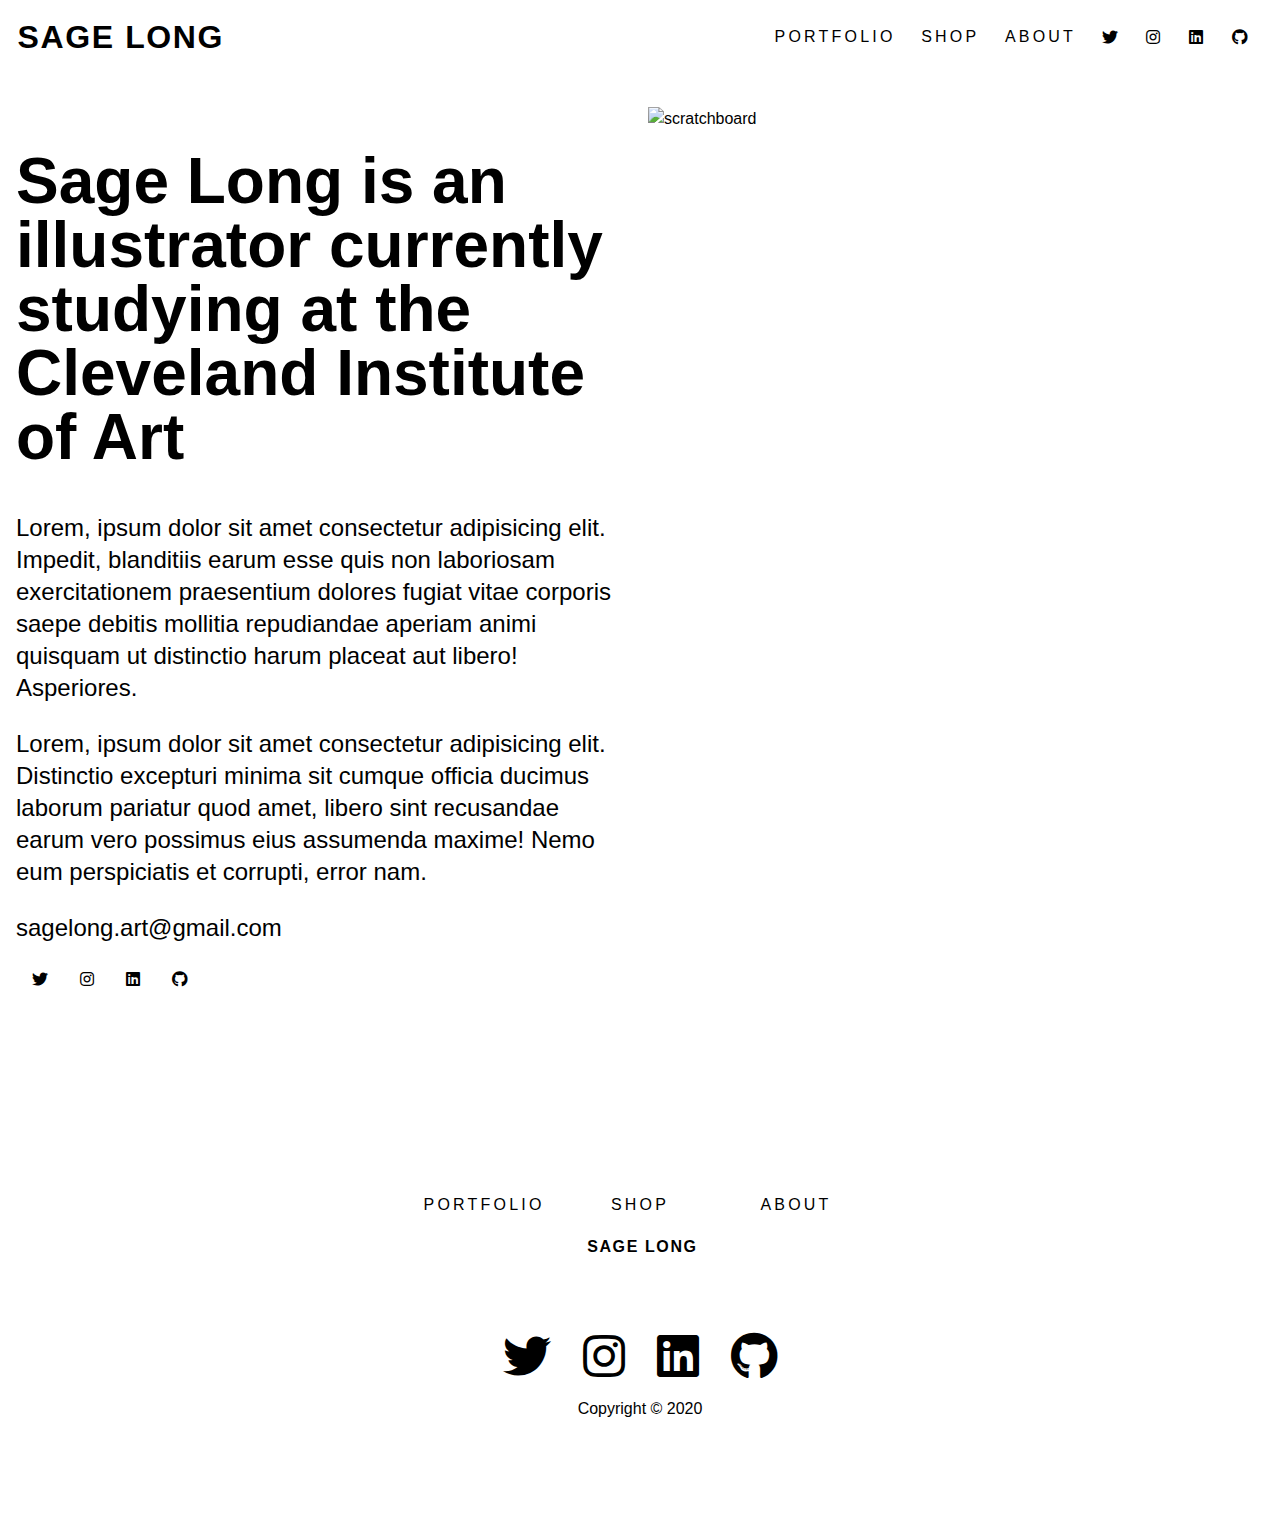
==== about.html @ 1aa1e042 "added template and about pages" ====
<!DOCTYPE html>
<html lang="en">
<head>
    <meta charset="UTF-8">
    <meta name="viewport" content="width=device-width, initial-scale=1.0">
    <link rel="stylesheet" href="css/styles.css">
    <link rel="stylesheet" href="css/glightbox.min.css">
    <link rel="stylesheet" href="css/all.min.css">
    <title>About Page</title>
</head>
<body >
   

        <nav class="nav-bar">
            <h1 class="logo">
                <a href="index.html">Sage Long</a>
            </h1>
            <ul class="nav-menu">
                <li class="nav-item"><a href="portfolio.html">Portfolio</a></li>
                <li class="nav-item"><a href="shop.html">Shop</a></li>
                <li class="nav-item"><a href="about.html">About</a></li>
                <li class="nav-item social-nav-item">
                    <a href="https://twitter.com/pants" aria-label="Link to Twitter"><i class="fab fa-twitter" aria-hidden="true"></i></a>
                </li>
                <li class="nav-item social-nav-item">
                    <a href="https://instagram.com/pantspants" aria-label="Link to Instagram"><i class="fab fa-instagram" aria-hidden="true"></i></a>
                </li>
                <li class="nav-item social-nav-item">
                    <a href="https://linkedin.com/sagelong" aria-label="Link to Linkedin"><i class="fab fa-linkedin" aria-hidden="true"></i></a>
                </li>
                <li class="nav-item social-nav-item">
                    <a href="https://github.com/sagelong" aria-label="Link to Github"><i class="fab fa-github" aria-hidden="true"></i></a>
                </li>
            </ul>
        </nav>
       <main class="about-page">
           <section class="about-text">
               <h1>Sage Long is an illustrator currently studying at the Cleveland Institute of Art</h1>
               <p>Lorem, ipsum dolor sit amet consectetur adipisicing elit. Impedit, blanditiis earum esse quis non laboriosam exercitationem praesentium dolores fugiat vitae corporis saepe debitis mollitia repudiandae aperiam animi quisquam ut distinctio harum placeat aut libero! Asperiores.</p>
               <p>Lorem, ipsum dolor sit amet consectetur adipisicing elit. Distinctio excepturi minima sit cumque officia ducimus laborum pariatur quod amet, libero sint recusandae earum vero possimus eius assumenda maxime! Nemo eum perspiciatis et corrupti, error nam.

               </p>
               <p>sagelong.art@gmail.com</p>
           
           <section class="about-social">
            <a href="https://twitter.com/pants" aria-label="Link to Twitter"><i class="fab fa-twitter " aria-hidden="true"></i></a>
            <a href="https://instagram.com/pantspants" aria-label="Link to Instagram"><i class="fab fa-instagram " aria-hidden="true"></i></a>
            <a href="https://linkedin.com/sagelong" aria-label="Link to Linkedin"><i class="fab fa-linkedin " aria-hidden="true"></i></a>
            <a href="https://github.com/sagelong" aria-label="Link to Github"><i class="fab fa-github " aria-hidden="true"></i></a>
        
           </section></section>
          <section class="about-image">
              <img src="img/quality4.jpg" alt="scratchboard">
          </section>
       </main>
    
    <footer>
        <nav class="nav-bar footer-nav">
        <ul class="nav-menu">
            <li class="nav-item"><a href="portfolio.html">Portfolio</a></li>
            <li class="nav-item"><a href="shop.html">Shop</a></li>
            <li class="nav-item"><a href="about.html">About</a></li>
            <li class="nav-item logo footer-logo"><a href="index.html">Sage Long</a></li>
        </ul>
        </nav>
        <section class="footer-social">
           
                <a href="https://twitter.com/pants" aria-label="Link to Twitter"><i class="fab fa-twitter fa-3x" aria-hidden="true"></i></a>
                <a href="https://instagram.com/pantspants" aria-label="Link to Instagram"><i class="fab fa-instagram fa-3x" aria-hidden="true"></i></a>
                <a href="https://linkedin.com/sagelong" aria-label="Link to Linkedin"><i class="fab fa-linkedin fa-3x" aria-hidden="true"></i></a>
                <a href="https://github.com/sagelong" aria-label="Link to Github"><i class="fab fa-github fa-3x" aria-hidden="true"></i></a>
            
        </section>
        <p class="footer-copyright">Copyright &copy; 2020</p>
    </footer>
</body>
</html>
---- css/styles.css ----
/*basic styles */
html {
  font-size: 100%;
  line-height: 1.5rem;
  box-sizing: border-box;
  font-family: Arial, Helvetica, sans-serif;
  height: 100%;
}

body {
  margin: 0 auto;
  padding: 0;
  min-height: 100%;
}

*,
*::before,
*::after {
  box-sizing: inherit;
}

img,
video {
  width: 100%;
  height: auto;
  display: block;
}

/* begin header navbar styles */
.nav-bar {
  display: flex;
  flex-wrap: wrap;
  justify-content: center;
  align-items: center;
  line-height: 1rem;
  overflow: hidden;
  background-color: white;
}

.logo,
.nav-item {
  white-space: nowrap;
  text-transform: uppercase;
}

.nav-menu {
  list-style: none;
  display: flex;
  flex-wrap: wrap;
  justify-content: space-evenly;
  align-items: center;
  padding: 0;
  margin: 0;
}

.nav-item {
  flex: 1 0 33.3%;
  text-align: center;
}

.social-nav-item {
  flex: 1 1 10%;
}

.logo a,
.nav-menu a {
  display: block;
  text-decoration: none;
  letter-spacing: 0.2rem;
  padding: 0.8rem;
  color: black;
}

.logo a {
  font-weight: 700;
  letter-spacing: 0.1rem;
  transition: all ease 0.1s;
}

.nav-menu a:hover {
  border-bottom: 1px solid black;
}

/* hero header navbar changes */

.hero-nav {
  background: none;
  grid-column: 1 / -1;
  grid-row: 1 / -1;
  background: none;
  align-content: top;
  z-index: 10;
}

.hero-nav .logo a,
.hero-nav .nav-menu a {
  color: white;
}

.hero-nav .nav-menu a:hover {
  border-bottom: 1px solid white;
}

.hero-nav .nav-menu a {
  border-bottom: 1px solid rgba(0, 0, 0, 0);
}

/* home page hero */

.hero-box {
  display: grid;
  grid-template-columns: 1fr;
  grid-template-rows: 1fr;
  grid-gap: 0;
  align-content: center;
  justify-content: center;
  align-items: start;
  height: 100%;
}

.hero-image-box {
  height: 100vh;
  max-width: 100%;
  display: grid;
  grid-column: 1 / -1;
  grid-row: 1 / -1;
}

.hero-image-box::after {
  content: "";
  background-color: rgba(0, 0, 0, 0.5);
  height: 100%;
  width: 100%;
  position: absolute;
  top: 0;
  left: 0;
}

.hero-img,
.hero-video {
  width: 100%;
  height: 100%;
  object-fit: cover;
}

.hero-video {
  background-image: url("../img/Nothing\ Makes\ Sense\ CLOSE\ UP\ WEBSITE.jpg");
  background-repeat: no-repeat;
  background-size: cover;
  background-position: center;
}

.hero-text-box {
  grid-row: 1 / -1;
  grid-column: 1 / -1;
  align-self: center;
  padding: 1rem;
  z-index: 10;
  text-align: center;
}

.hero-heading {
  font-size: 1.5rem;
  letter-spacing: 0.5rem;
  font-weight: bold;
  text-transform: uppercase;
  color: white;
}

.hero-text {
  font-size: 1rem;
  margin-top: 0.5rem;
  color: white;
}

.hero-button {
  display: inline-block;
  padding: 0.75rem 2rem;
  background: none;
  color: white;
  font-size: 1.2rem;
  font-weight: bold;
  border: 1px solid white;
  border-radius: 5px;
  margin-top: 2rem;
}

.hero-button:hover {
  transform: scale(0.95);
}

.hero-button:active {
  background: rgba(0, 0, 0, 0.377);
}

/* about page css*/
.about-page {
  padding: 2rem 1rem 10rem 1rem;
  display: grid;
  grid-template-rows: 1fr;
  height: 100%;
}

.about-text {
  margin: 0 auto;
}

.about-text h1 {
  font-size: 2rem;
  line-height: 2rem;
}

.about-image img {
  height: 100%;
  object-fit: cover;
}

.about-social {
  display: flex;
  justify-content: start;
}

.about-social a {
  color: black;
  padding: 0 1rem 1rem 1rem;
}

/* footer nav extra styles */

.footer-logo {
  white-space: nowrap;
}

.footer-social {
  display: flex;
  justify-content: center;
  padding-top: 3rem;
}

.footer-social a {
  color: black;
  padding: 0 1rem;
}

.footer-copyright {
  text-align: center;
  padding-bottom: 6rem;
}
/* add media queries for large screens */

@media (min-width: 600px) {
  .nav-bar {
    line-height: 1.5rem;
  }
  .nav-menu {
    padding: 0 1rem;
  }
  .nav-item {
    flex: 1 1;
  }
  .hero-nav {
    padding-bottom: 1rem;
  }
  .hero-heading {
    font-size: 4rem;
    line-height: 4rem;
  }
  .hero-text-box {
    padding: 2rem;
  }
  .hero-text {
    font-size: 2rem;
    line-height: 2rem;
  }

  .about-page {
    grid-template-columns: 1fr 1fr;
    grid-gap: 1rem;
  }

  .about-text h1 {
    font-size: 2.5rem;
    line-height: 2.5rem;
  }

  .about-text p {
    font-size: 1.1rem;
    line-height: 1.5rem;
  }

  .footer-nav {
    padding-top: 2rem;
  }
  .footer-logo {
    flex-basis: 100%;
  }
}

@media (min-width: 920px) {
  body {
    max-width: 1400px;
  }
  .hero-body {
    max-width: unset;
  }
  .nav-bar {
    justify-content: space-between;
    padding: 1rem 0;
    line-height: 1rem;
  }
  .nav-menu {
    width: auto;
    justify-self: end;
  }

  .logo {
    margin: 0 0 0 0.3rem;
    justify-self: start;
  }

  .hero-nav {
    width: 100%;
  }

  .about-text h1 {
    font-size: 4rem;
    line-height: 4rem;
  }

  .about-text p {
    font-size: 1.5rem;
    line-height: 2rem;
  }

  .footer-nav {
    justify-content: space-evenly;
  }
}
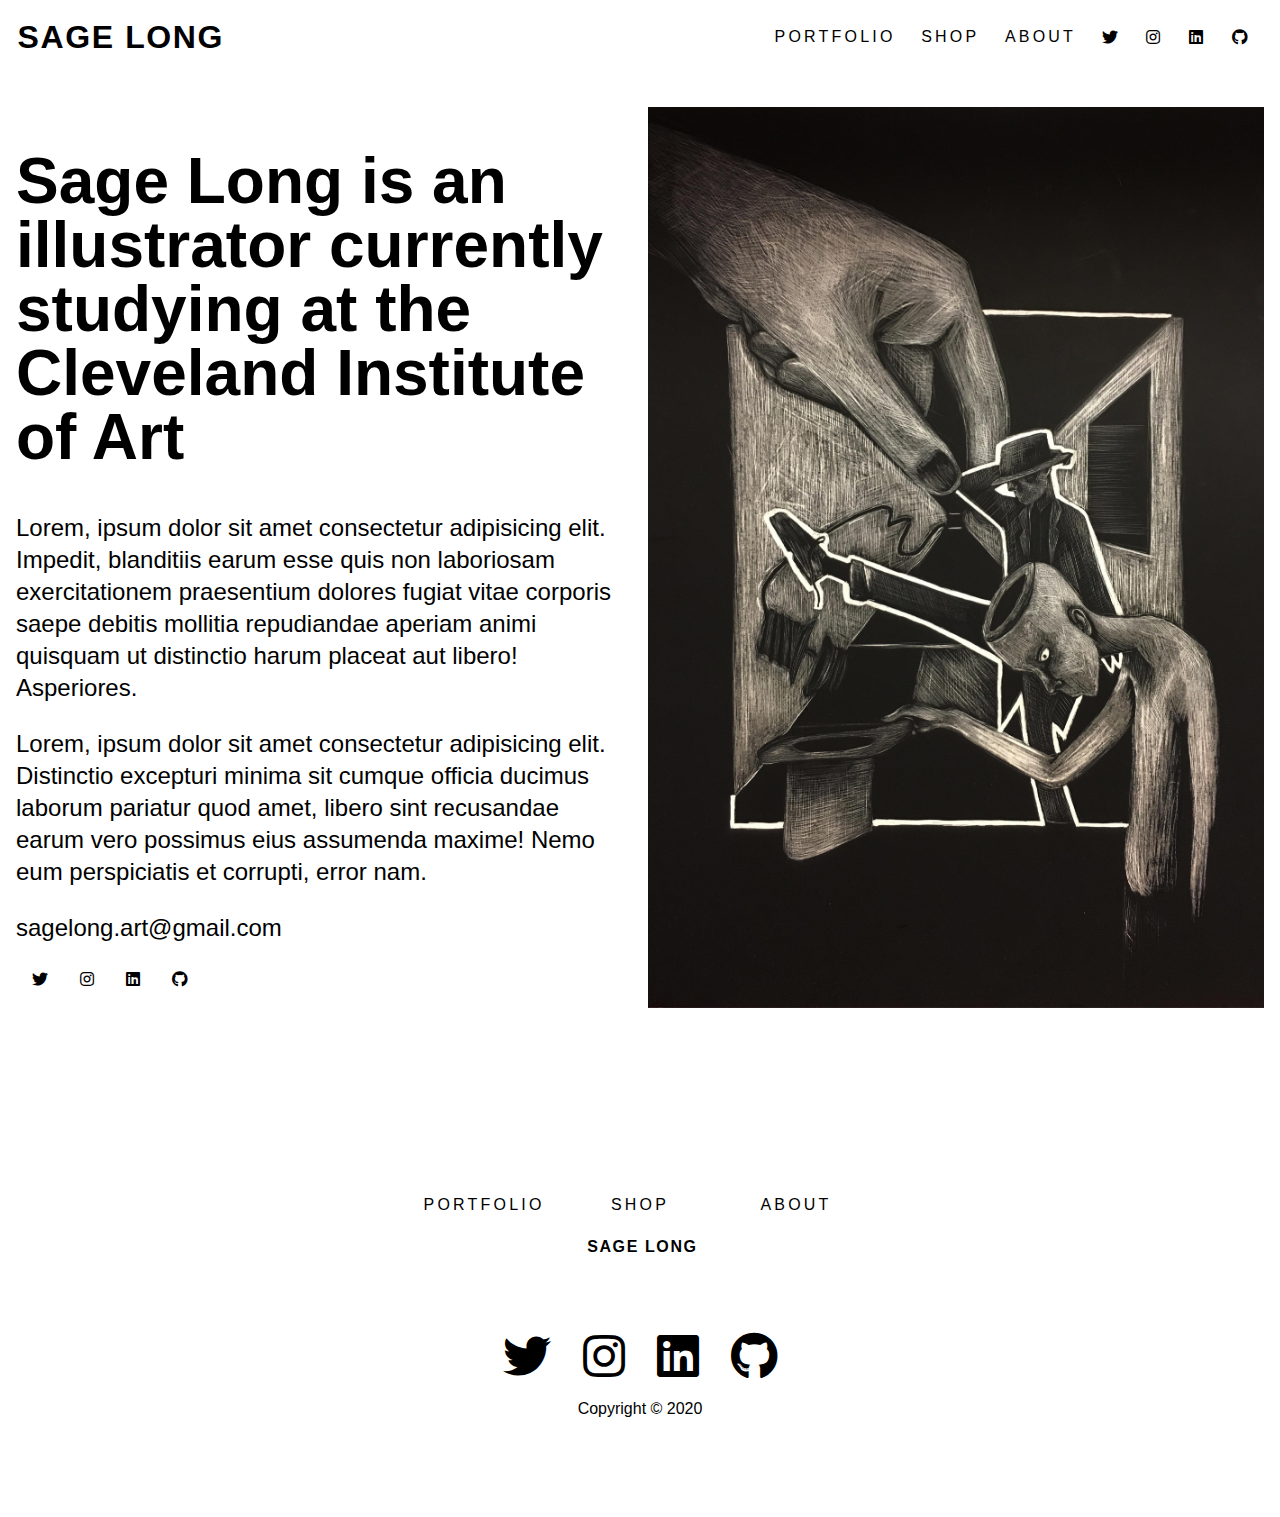
==== commit 7ca5fad2: "portfolio and shop pages and optimized images" ====
--- a/about.html
+++ b/about.html
@@ -26,7 +26,7 @@
                     <a href="https://instagram.com/pantspants" aria-label="Link to Instagram"><i class="fab fa-instagram" aria-hidden="true"></i></a>
                 </li>
                 <li class="nav-item social-nav-item">
-                    <a href="https://linkedin.com/sagelong" aria-label="Link to Linkedin"><i class="fab fa-linkedin" aria-hidden="true"></i></a>
+                    <a href="https://www.linkedin.com/in/sage-long-bab7aa1bb/" aria-label="Link to Linkedin"><i class="fab fa-linkedin" aria-hidden="true"></i></a>
                 </li>
                 <li class="nav-item social-nav-item">
                     <a href="https://github.com/sagelong" aria-label="Link to Github"><i class="fab fa-github" aria-hidden="true"></i></a>
@@ -45,12 +45,12 @@
            <section class="about-social">
             <a href="https://twitter.com/pants" aria-label="Link to Twitter"><i class="fab fa-twitter " aria-hidden="true"></i></a>
             <a href="https://instagram.com/pantspants" aria-label="Link to Instagram"><i class="fab fa-instagram " aria-hidden="true"></i></a>
-            <a href="https://linkedin.com/sagelong" aria-label="Link to Linkedin"><i class="fab fa-linkedin " aria-hidden="true"></i></a>
+            <a href="https://www.linkedin.com/in/sage-long-bab7aa1bb/" aria-label="Link to Linkedin"><i class="fab fa-linkedin " aria-hidden="true"></i></a>
             <a href="https://github.com/sagelong" aria-label="Link to Github"><i class="fab fa-github " aria-hidden="true"></i></a>
         
            </section></section>
           <section class="about-image">
-              <img src="img/quality4.jpg" alt="scratchboard">
+              <img src="img/sage-long-scratchboard-black-white.jpg" alt="scratchboard">
           </section>
        </main>
     
@@ -67,7 +67,7 @@
            
                 <a href="https://twitter.com/pants" aria-label="Link to Twitter"><i class="fab fa-twitter fa-3x" aria-hidden="true"></i></a>
                 <a href="https://instagram.com/pantspants" aria-label="Link to Instagram"><i class="fab fa-instagram fa-3x" aria-hidden="true"></i></a>
-                <a href="https://linkedin.com/sagelong" aria-label="Link to Linkedin"><i class="fab fa-linkedin fa-3x" aria-hidden="true"></i></a>
+                <a href="https://www.linkedin.com/in/sage-long-bab7aa1bb/" aria-label="Link to Linkedin"><i class="fab fa-linkedin fa-3x" aria-hidden="true"></i></a>
                 <a href="https://github.com/sagelong" aria-label="Link to Github"><i class="fab fa-github fa-3x" aria-hidden="true"></i></a>
             
         </section>
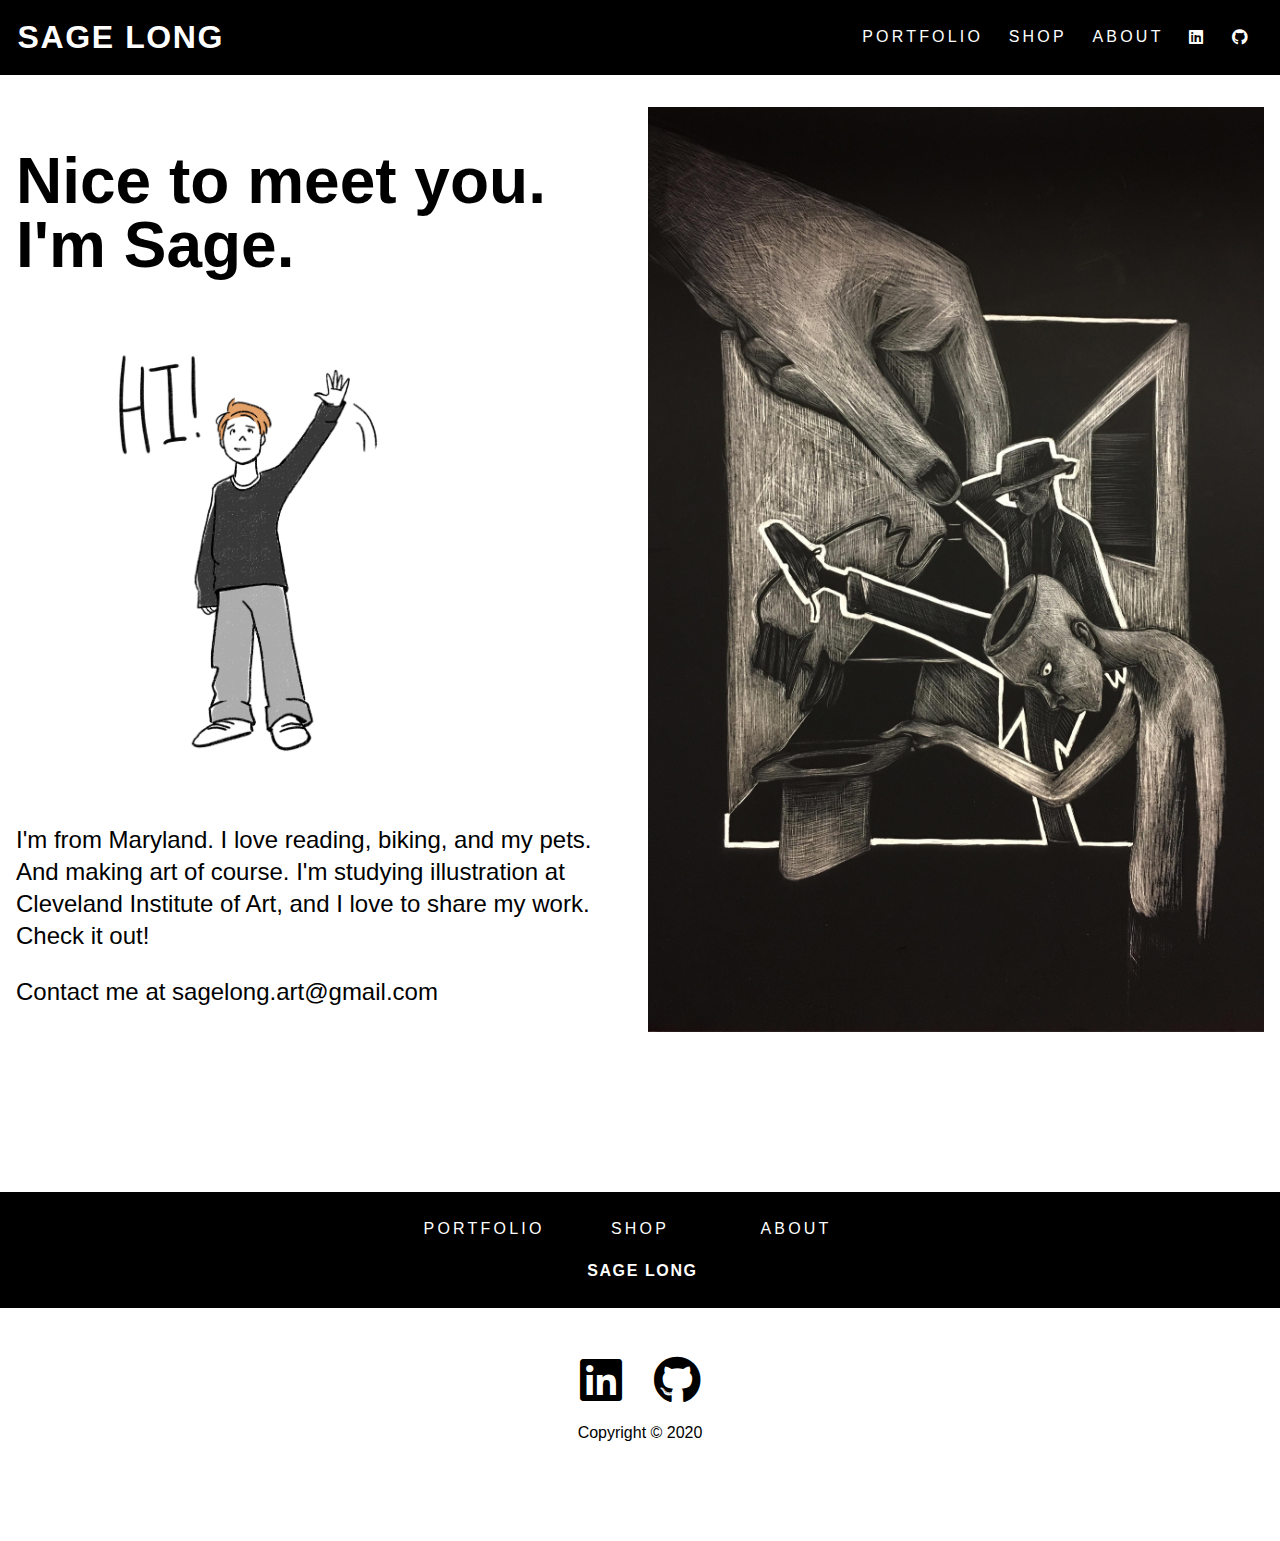
==== commit 305e83ab: "shop added, portfolio and about page edits" ====
--- a/about.html
+++ b/about.html
@@ -19,12 +19,7 @@
                 <li class="nav-item"><a href="portfolio.html">Portfolio</a></li>
                 <li class="nav-item"><a href="shop.html">Shop</a></li>
                 <li class="nav-item"><a href="about.html">About</a></li>
-                <li class="nav-item social-nav-item">
-                    <a href="https://twitter.com/pants" aria-label="Link to Twitter"><i class="fab fa-twitter" aria-hidden="true"></i></a>
-                </li>
-                <li class="nav-item social-nav-item">
-                    <a href="https://instagram.com/pantspants" aria-label="Link to Instagram"><i class="fab fa-instagram" aria-hidden="true"></i></a>
-                </li>
+               
                 <li class="nav-item social-nav-item">
                     <a href="https://www.linkedin.com/in/sage-long-bab7aa1bb/" aria-label="Link to Linkedin"><i class="fab fa-linkedin" aria-hidden="true"></i></a>
                 </li>
@@ -35,20 +30,14 @@
         </nav>
        <main class="about-page">
            <section class="about-text">
-               <h1>Sage Long is an illustrator currently studying at the Cleveland Institute of Art</h1>
-               <p>Lorem, ipsum dolor sit amet consectetur adipisicing elit. Impedit, blanditiis earum esse quis non laboriosam exercitationem praesentium dolores fugiat vitae corporis saepe debitis mollitia repudiandae aperiam animi quisquam ut distinctio harum placeat aut libero! Asperiores.</p>
-               <p>Lorem, ipsum dolor sit amet consectetur adipisicing elit. Distinctio excepturi minima sit cumque officia ducimus laborum pariatur quod amet, libero sint recusandae earum vero possimus eius assumenda maxime! Nemo eum perspiciatis et corrupti, error nam.
-
-               </p>
-               <p>sagelong.art@gmail.com</p>
+               <h1>Nice to meet you. I'm Sage.</h1>
+              <section><img class="hi-icon" src="img/hi.jpg" alt="lil guy waving"></section>
+               <p>I'm from Maryland. I love reading, biking, and my pets. And making art of course. I'm studying illustration at Cleveland Institute of Art, and I love to share my work. Check it out!</p>
+               
+               <p>Contact me at sagelong.art@gmail.com</p>
+               </section>
+        
            
-           <section class="about-social">
-            <a href="https://twitter.com/pants" aria-label="Link to Twitter"><i class="fab fa-twitter " aria-hidden="true"></i></a>
-            <a href="https://instagram.com/pantspants" aria-label="Link to Instagram"><i class="fab fa-instagram " aria-hidden="true"></i></a>
-            <a href="https://www.linkedin.com/in/sage-long-bab7aa1bb/" aria-label="Link to Linkedin"><i class="fab fa-linkedin " aria-hidden="true"></i></a>
-            <a href="https://github.com/sagelong" aria-label="Link to Github"><i class="fab fa-github " aria-hidden="true"></i></a>
-        
-           </section></section>
           <section class="about-image">
               <img src="img/sage-long-scratchboard-black-white.jpg" alt="scratchboard">
           </section>
@@ -65,8 +54,7 @@
         </nav>
         <section class="footer-social">
            
-                <a href="https://twitter.com/pants" aria-label="Link to Twitter"><i class="fab fa-twitter fa-3x" aria-hidden="true"></i></a>
-                <a href="https://instagram.com/pantspants" aria-label="Link to Instagram"><i class="fab fa-instagram fa-3x" aria-hidden="true"></i></a>
+
                 <a href="https://www.linkedin.com/in/sage-long-bab7aa1bb/" aria-label="Link to Linkedin"><i class="fab fa-linkedin fa-3x" aria-hidden="true"></i></a>
                 <a href="https://github.com/sagelong" aria-label="Link to Github"><i class="fab fa-github fa-3x" aria-hidden="true"></i></a>
             
--- a/css/styles.css
+++ b/css/styles.css
@@ -34,7 +34,8 @@
   align-items: center;
   line-height: 1rem;
   overflow: hidden;
-  background-color: white;
+
+  background-color: black;
 }
 
 .logo,
@@ -68,7 +69,7 @@
   text-decoration: none;
   letter-spacing: 0.2rem;
   padding: 0.8rem;
-  color: black;
+  color: white;
 }
 
 .logo a {
@@ -128,7 +129,7 @@
 
 .hero-image-box::after {
   content: "";
-  background-color: rgba(0, 0, 0, 0.5);
+  background-color: rgba(0, 0, 0, 0.4);
   height: 100%;
   width: 100%;
   position: absolute;
@@ -153,10 +154,10 @@
 .hero-text-box {
   grid-row: 1 / -1;
   grid-column: 1 / -1;
-  align-self: center;
+  align-self: flex-end;
   padding: 1rem;
   z-index: 10;
-  text-align: center;
+  text-align: right;
 }
 
 .hero-heading {
@@ -171,6 +172,7 @@
   font-size: 1rem;
   margin-top: 0.5rem;
   color: white;
+  object-position: left;
 }
 
 .hero-button {
@@ -182,7 +184,7 @@
   font-weight: bold;
   border: 1px solid white;
   border-radius: 5px;
-  margin-top: 2rem;
+  margin-top: 1rem;
 }
 
 .hero-button:hover {
@@ -192,6 +194,7 @@
 .hero-button:active {
   background: rgba(0, 0, 0, 0.377);
 }
+/* homepage hero ends */
 
 /* about page css*/
 .about-page {
@@ -210,6 +213,13 @@
   line-height: 2rem;
 }
 
+.hi-icon {
+  height: 30rem;
+  width: 20rem;
+  margin-left: 5rem;
+  object-fit: cover;
+  object-position: center;
+}
 .about-image img {
   height: 100%;
   object-fit: cover;
@@ -224,9 +234,92 @@
   color: black;
   padding: 0 1rem 1rem 1rem;
 }
-
+/*end about page css*/
+
+/*begin grid gallery styles */
+.gallery-page {
+  padding: 0 1rem 10rem 1rem;
+}
+
+.portfolio-gallery {
+  display: grid;
+  grid-template-columns: repeat(auto-fit, minmax(300px, 1fr));
+  grid-auto-rows: 300px;
+  grid-gap: 1rem;
+}
+
+.gallery-item {
+  height: 100%;
+  width: 100%;
+  overflow: hidden;
+}
+
+.gallery-img {
+  height: 100%;
+  object-fit: cover;
+  transition: 0.5s ease-in-out;
+}
+
+.gallery-img:hover {
+  transform: scale(1.3);
+}
+
+.gallery-span {
+  grid-template-columns: 1fr;
+  grid-auto-flow: dense;
+}
+
+.w-1,
+.w-2,
+.w-3,
+.w-4,
+.w-5,
+.w-6 {
+  grid-column: span 1;
+}
+
+.h-1,
+.h-2,
+.h-3,
+.h-4,
+.h-5,
+.h-6 {
+  grid-row: span 1;
+}
+/* end grid gallery styles*/
+
+/*begin shop styles*/
+
+.shop-page {
+  padding: 2rem 1rem 10rem 1rem;
+}
+.shop-page h1 {
+  font-size: 3rem;
+  line-height: 3rem;
+}
+.shop-page .text-box {
+  max-width: 80ch;
+  margin: 0 auto;
+}
+.shop-page .text-link a {
+  color: black;
+}
+
+.curated-shop {
+  display: grid;
+  grid-template-columns: repeat(auto-fit, minmax(300px, 1fr));
+  grid-gap: 1rem;
+}
+.shop-item h2 {
+  margin-bottom: 0.5rem;
+}
+.shop-item a {
+  color: black;
+}
 /* footer nav extra styles */
-
+.nav-bar .footer-nav {
+  background-color: black;
+}
 .footer-logo {
   white-space: nowrap;
 }
@@ -287,6 +380,46 @@
     font-size: 1.1rem;
     line-height: 1.5rem;
   }
+  /* grid columns and row spans for wider screens*/
+  .gallery-span {
+    grid-template-columns: repeat(auto-fit, minmax(200px, 1fr));
+  }
+  .w-1 {
+    grid-column: span 1;
+  }
+  .w-2 {
+    grid-column: span 2;
+  }
+  .w-3 {
+    grid-column: span 3;
+  }
+  .w-4 {
+    grid-column: span 4;
+  }
+  .w-5 {
+    grid-column: span 5;
+  }
+  .w-6 {
+    grid-column: span 6;
+  }
+  .h-1 {
+    grid-row: span 1;
+  }
+  .h-2 {
+    grid-row: span 2;
+  }
+  .h-3 {
+    grid-row: span 3;
+  }
+  .h-4 {
+    grid-row: span 4;
+  }
+  .h-5 {
+    grid-row: span 5;
+  }
+  .h-6 {
+    grid-row: span 6;
+  }
 
   .footer-nav {
     padding-top: 2rem;
@@ -331,7 +464,10 @@
     font-size: 1.5rem;
     line-height: 2rem;
   }
-
+  /* Shop styles for larger screens*/
+  .curated-shop {
+    grid-template-columns: repeat(auto-fit, minmax(200px, 1fr));
+  }
   .footer-nav {
     justify-content: space-evenly;
   }
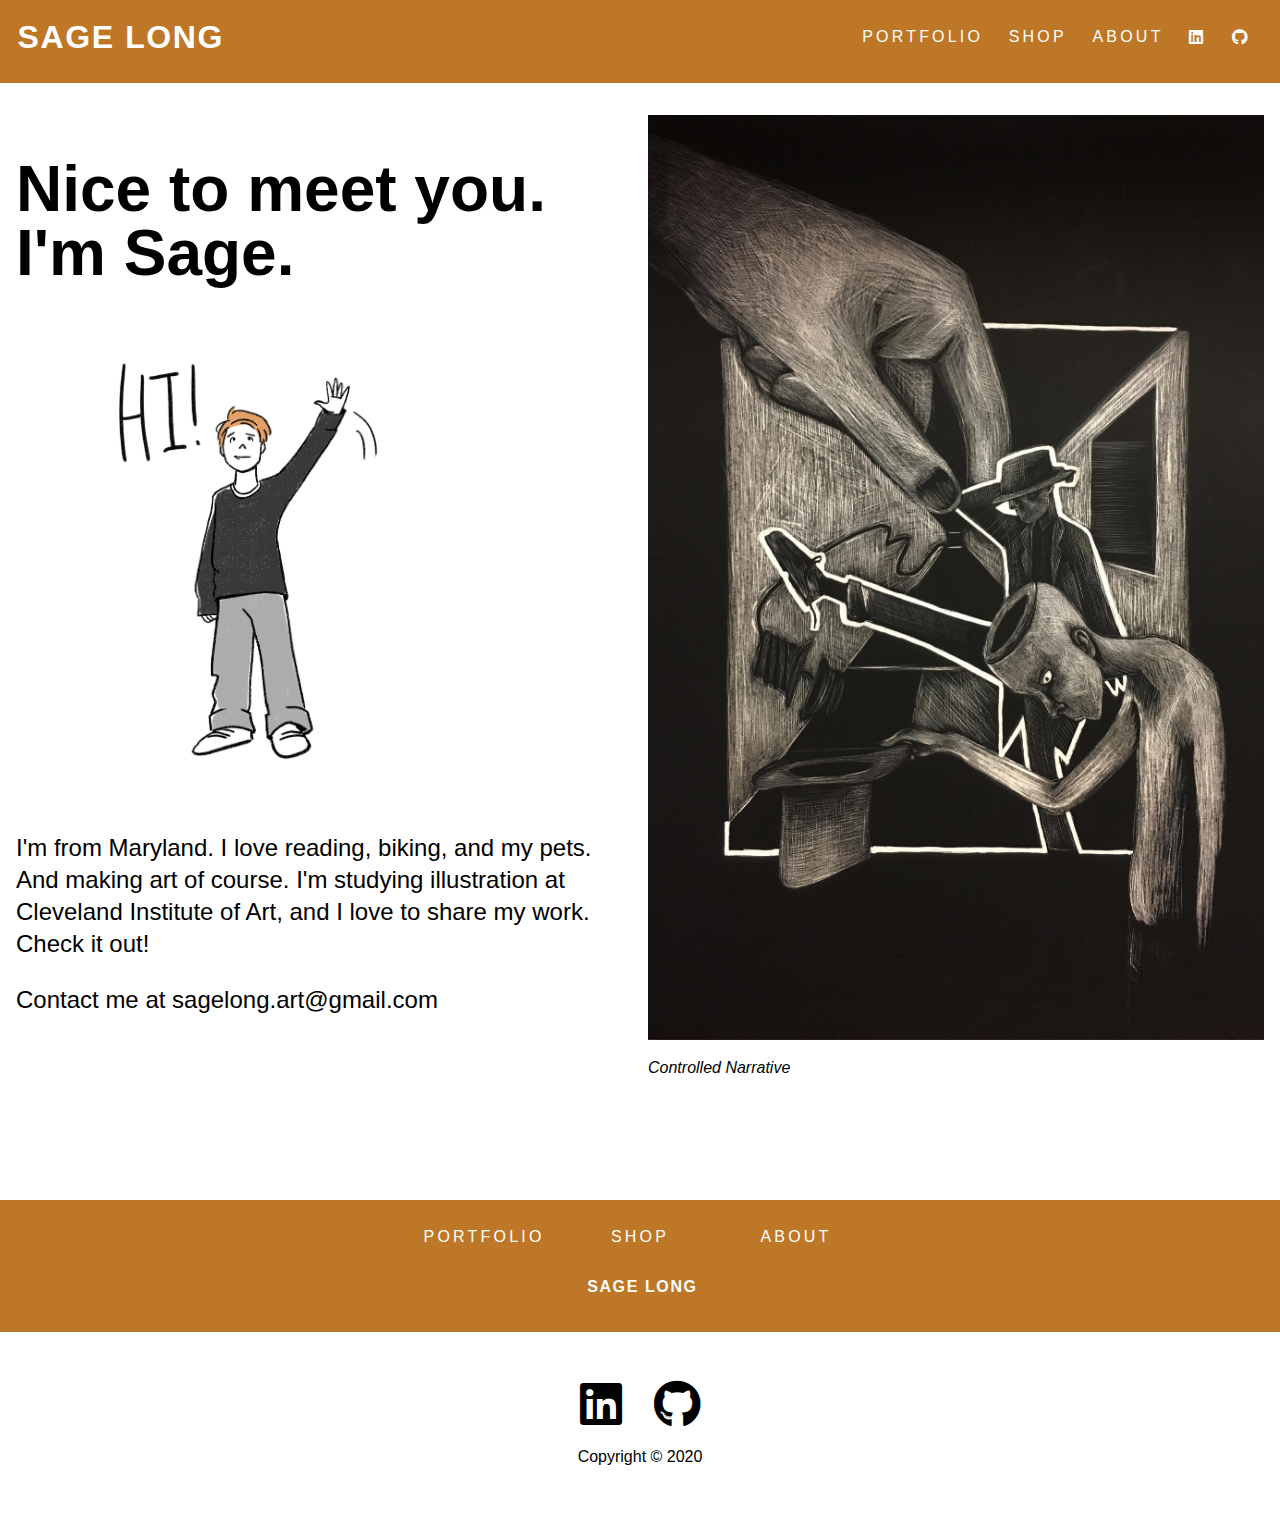
==== commit c7650ecc: "design changes" ====
--- a/about.html
+++ b/about.html
@@ -40,6 +40,7 @@
            
           <section class="about-image">
               <img src="img/sage-long-scratchboard-black-white.jpg" alt="scratchboard">
+              <p><i>Controlled Narrative</i></p>
           </section>
        </main>
     
--- a/css/styles.css
+++ b/css/styles.css
@@ -11,6 +11,7 @@
   margin: 0 auto;
   padding: 0;
   min-height: 100%;
+  background: color white;
 }
 
 *,
@@ -35,13 +36,14 @@
   line-height: 1rem;
   overflow: hidden;
 
-  background-color: black;
+  background-color: rgb(190, 119, 38);
 }
 
 .logo,
 .nav-item {
   white-space: nowrap;
   text-transform: uppercase;
+  padding-bottom: 0.5rem;
 }
 
 .nav-menu {
@@ -79,7 +81,7 @@
 }
 
 .nav-menu a:hover {
-  border-bottom: 1px solid black;
+  border-bottom: 1px solid white;
 }
 
 /* hero header navbar changes */
@@ -129,7 +131,7 @@
 
 .hero-image-box::after {
   content: "";
-  background-color: rgba(0, 0, 0, 0.4);
+  background-color: rgba(0, 0, 0, 0.3);
   height: 100%;
   width: 100%;
   position: absolute;
@@ -317,11 +319,10 @@
   color: black;
 }
 /* footer nav extra styles */
-.nav-bar .footer-nav {
-  background-color: black;
-}
+
 .footer-logo {
   white-space: nowrap;
+  padding-bottom: 0.5rem;
 }
 
 .footer-social {
@@ -337,10 +338,14 @@
 
 .footer-copyright {
   text-align: center;
-  padding-bottom: 6rem;
+  padding-bottom: 4rem;
 }
 /* add media queries for large screens */
-
+@media (min-width: 200px) {
+  .nav-bar {
+    display: flex;
+  }
+}
 @media (min-width: 600px) {
   .nav-bar {
     line-height: 1.5rem;
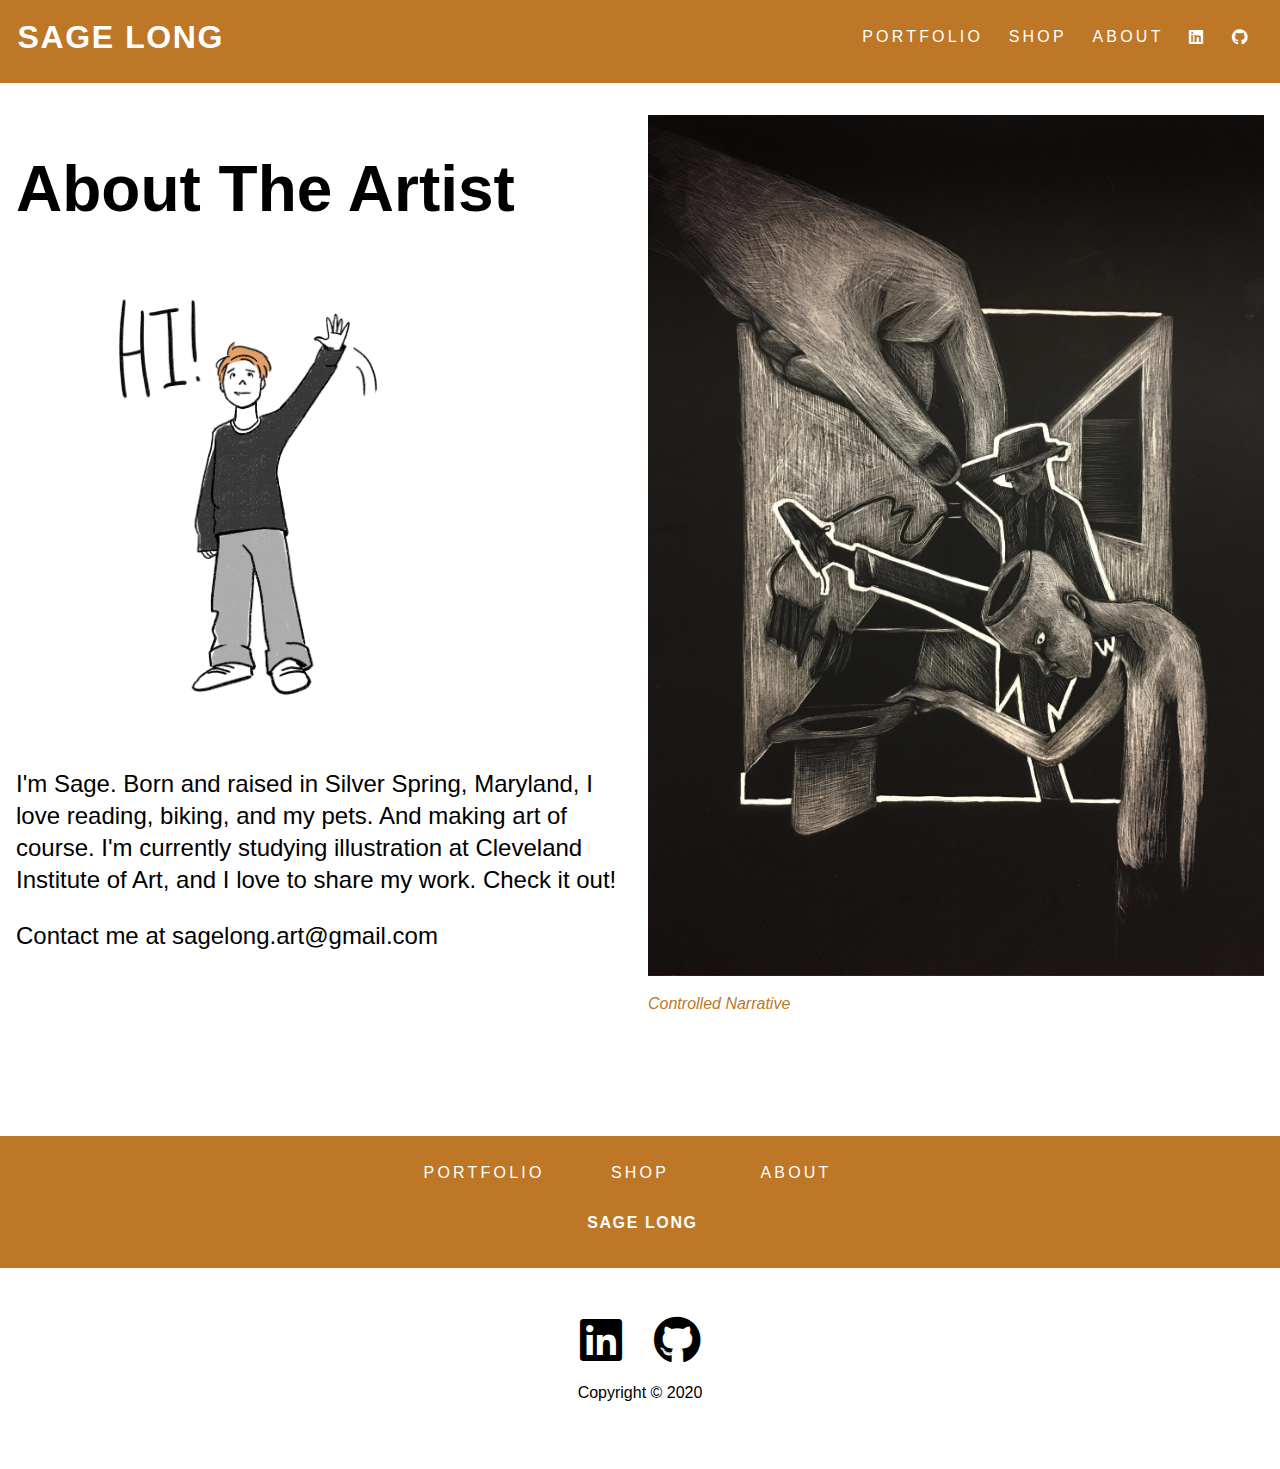
==== commit fd29f3f2: "hopefully final design edits" ====
--- a/about.html
+++ b/about.html
@@ -6,7 +6,7 @@
     <link rel="stylesheet" href="css/styles.css">
     <link rel="stylesheet" href="css/glightbox.min.css">
     <link rel="stylesheet" href="css/all.min.css">
-    <title>About Page</title>
+    <title>About Sage</title>
 </head>
 <body >
    
@@ -16,7 +16,14 @@
                 <a href="index.html">Sage Long</a>
             </h1>
             <ul class="nav-menu">
-                <li class="nav-item"><a href="portfolio.html">Portfolio</a></li>
+                <div class="dropdown">
+                    <li class="nav-item"><a href="portfolio.html">Portfolio</a></li>
+                    <div class="dropdown-content nav-dropdown-content">
+                      <a href="portfolio.html#drawings-section">Drawings</a>
+                      <a href="portfolio.html#digital-section">Digital Artwork</a>
+                      <a href="portfolio.html#paintings-section">Paintings and Other Mediums</a>
+                    </div>
+                  </div>
                 <li class="nav-item"><a href="shop.html">Shop</a></li>
                 <li class="nav-item"><a href="about.html">About</a></li>
                
@@ -30,9 +37,9 @@
         </nav>
        <main class="about-page">
            <section class="about-text">
-               <h1>Nice to meet you. I'm Sage.</h1>
+               <h1>About The Artist</h1>
               <section><img class="hi-icon" src="img/hi.jpg" alt="lil guy waving"></section>
-               <p>I'm from Maryland. I love reading, biking, and my pets. And making art of course. I'm studying illustration at Cleveland Institute of Art, and I love to share my work. Check it out!</p>
+               <p>I'm Sage. Born and raised in Silver Spring, Maryland, I love reading, biking, and my pets. And making art of course. I'm currently studying illustration at Cleveland Institute of Art, and I love to share my work. Check it out!</p>
                
                <p>Contact me at sagelong.art@gmail.com</p>
                </section>
--- a/css/styles.css
+++ b/css/styles.css
@@ -61,6 +61,20 @@
   text-align: center;
 }
 
+.dropdown-content {
+  display: none;
+  position: absolute;
+
+  min-width: 160px;
+  box-shadow: 0px 8px 16px 0px rgba(0, 0, 0, 0.2);
+  z-index: 1;
+}
+.nav-dropdown-content {
+  background-color: rgb(190, 119, 38);
+}
+.dropdown:hover .dropdown-content {
+  display: block;
+}
 .social-nav-item {
   flex: 1 1 10%;
 }
@@ -220,13 +234,14 @@
   width: 20rem;
   margin-left: 5rem;
   object-fit: cover;
-  object-position: center;
 }
 .about-image img {
   height: 100%;
   object-fit: cover;
 }
-
+.about-image p {
+  color: rgb(190, 119, 38);
+}
 .about-social {
   display: flex;
   justify-content: start;
@@ -240,7 +255,13 @@
 
 /*begin grid gallery styles */
 .gallery-page {
-  padding: 0 1rem 10rem 1rem;
+  padding: 0 1rem 7rem 1rem;
+}
+.digital-section {
+  margin-bottom: 4rem;
+}
+.drawings-section {
+  margin-bottom: 4rem;
 }
 
 .portfolio-gallery {
@@ -304,7 +325,7 @@
   margin: 0 auto;
 }
 .shop-page .text-link a {
-  color: black;
+  color: rgb(190, 119, 38);
 }
 
 .curated-shop {
@@ -316,7 +337,7 @@
   margin-bottom: 0.5rem;
 }
 .shop-item a {
-  color: black;
+  color: rgb(190, 119, 38);
 }
 /* footer nav extra styles */
 
